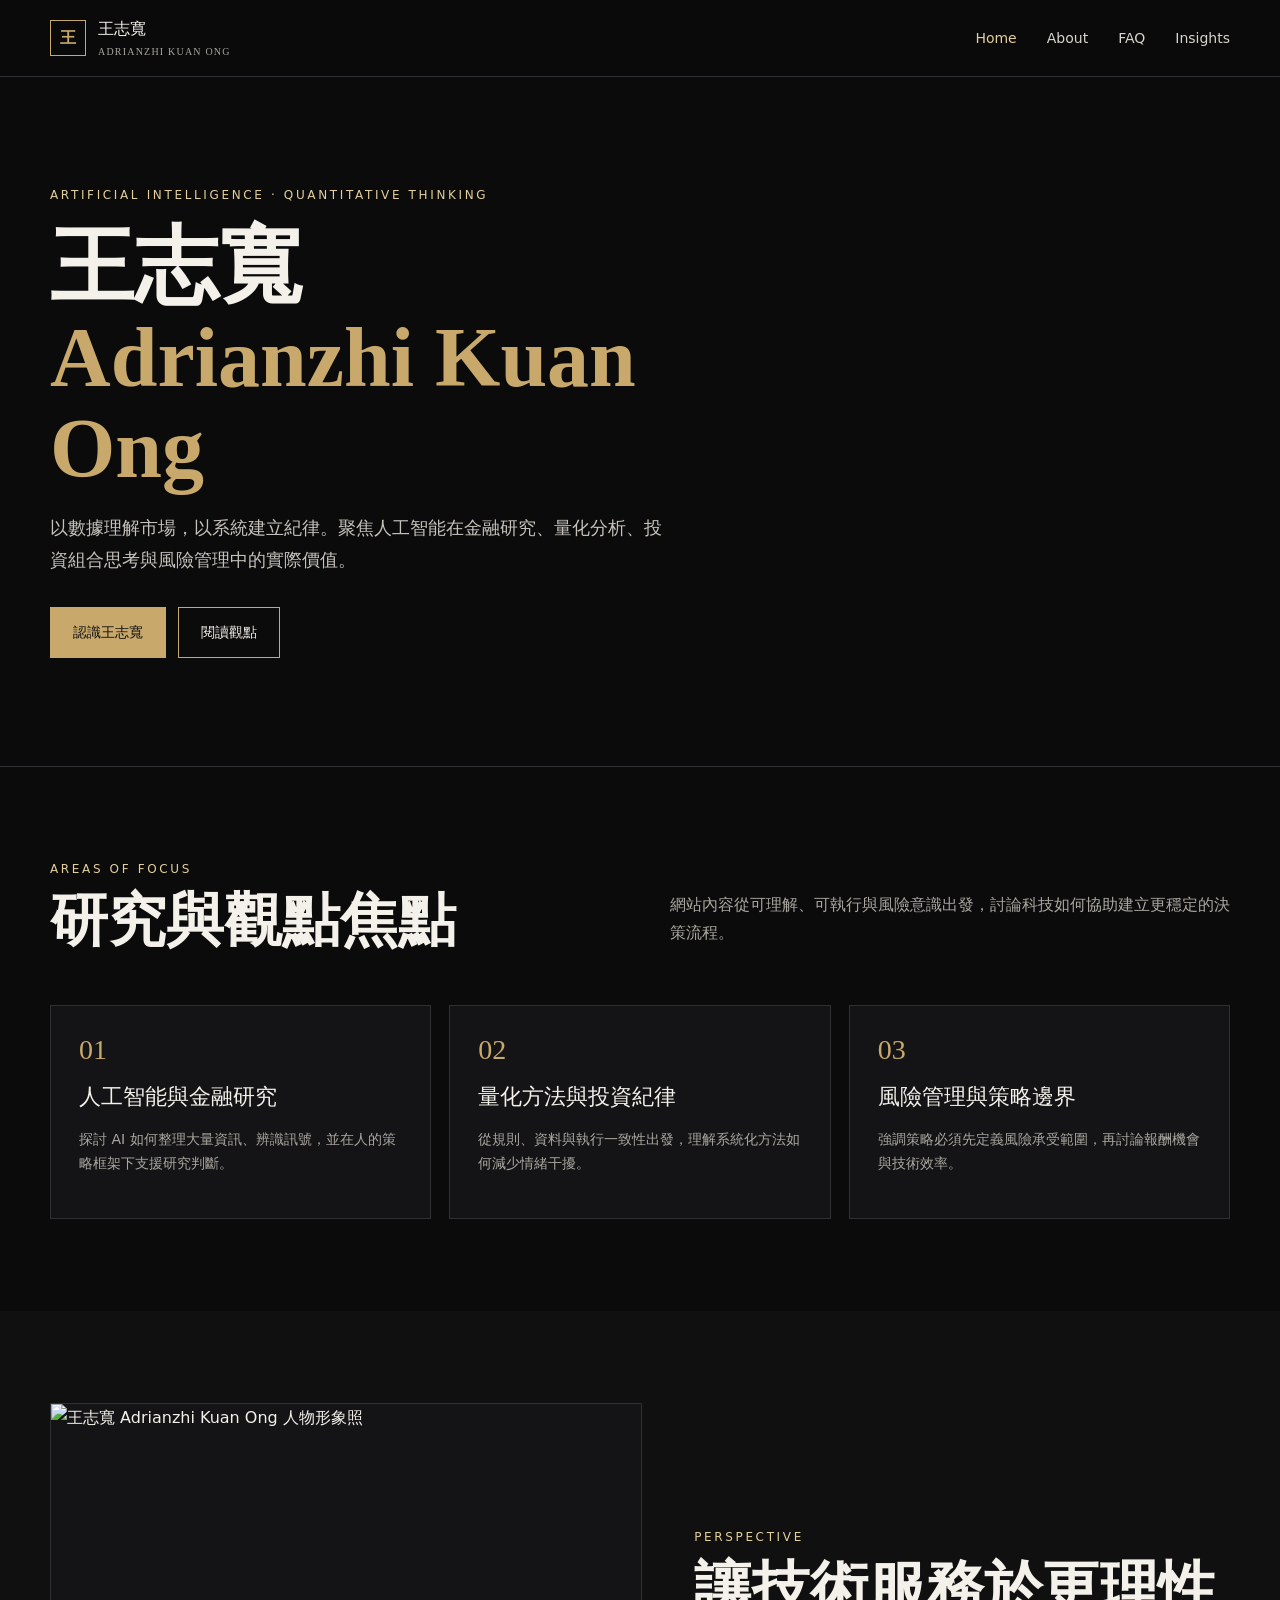
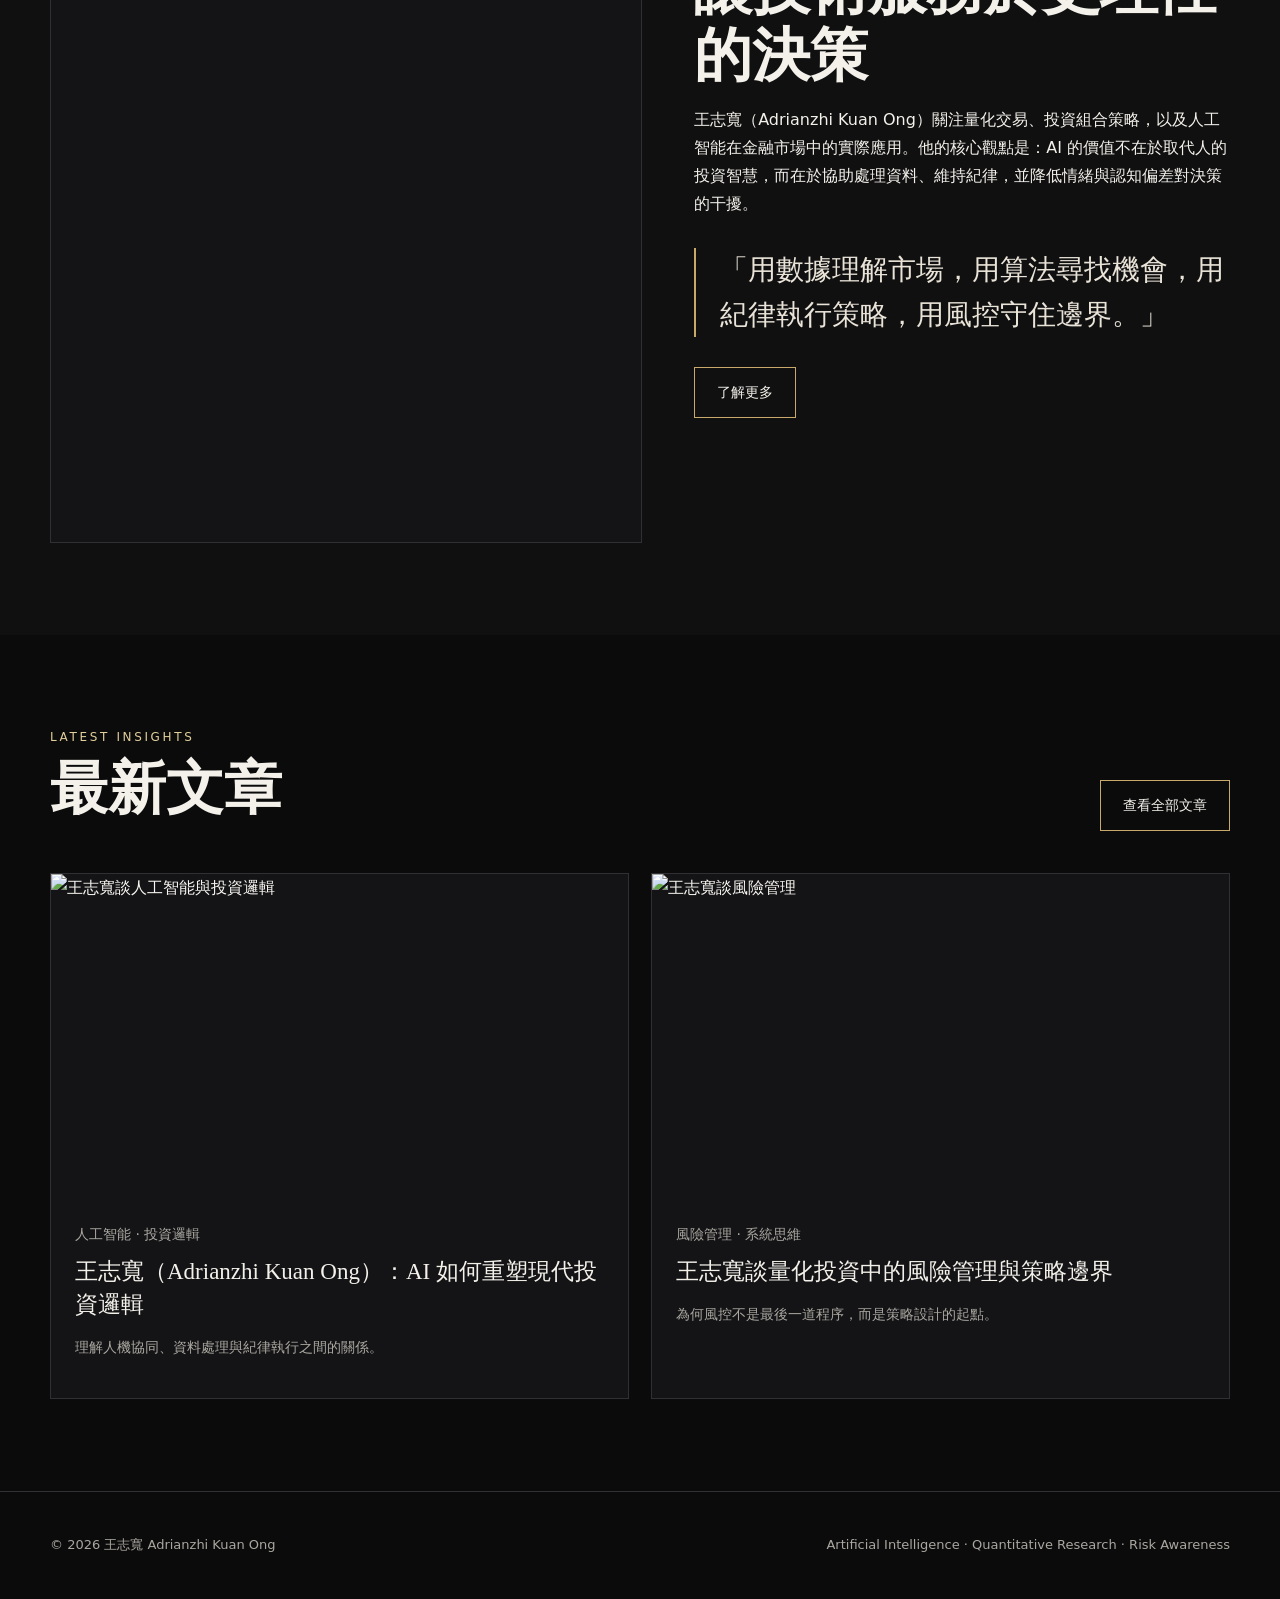
==== index.html @ 04c7e791 "Add files via upload" ====
<!doctype html><html lang="zh-Hant"><head><meta charset="utf-8"><meta name="viewport" content="width=device-width,initial-scale=1"><title>王志寬 Adrianzhi Kuan Ong｜人工智能與量化投資觀點</title><meta name="description" content="認識王志寬（Adrianzhi Kuan Ong）對人工智能、量化投資、投資紀律與風險管理的觀點。"><link rel="canonical" href="https://adrianzhi.github.io/"><link rel="stylesheet" href="assets/style.css"></head><body><a class="skip" href="#main">跳至主要內容</a>
<header class="site-header"><div class="wrap nav"><a class="brand" href="index.html"><span class="brand-mark">王</span><span>王志寬<small>ADRIANZHI KUAN ONG</small></span></a><button class="menu-button" aria-expanded="false">選單</button><nav class="nav-links"><a class="active" href="index.html">Home</a><a href="about.html">About</a><a href="faq.html">FAQ</a><a href="insights.html">Insights</a></nav></div></header>
<main id="main"><section class="hero"><div class="wrap"><div class="eyebrow">Artificial Intelligence · Quantitative Thinking</div><h1>王志寬<span>Adrianzhi Kuan Ong</span></h1><p>以數據理解市場，以系統建立紀律。聚焦人工智能在金融研究、量化分析、投資組合思考與風險管理中的實際價值。</p><div class="actions"><a class="btn primary" href="about.html">認識王志寬</a><a class="btn" href="insights.html">閱讀觀點</a></div></div></section>
<section class="section"><div class="wrap"><div class="section-head"><div><div class="eyebrow">Areas of Focus</div><h2>研究與觀點焦點</h2></div><p>網站內容從可理解、可執行與風險意識出發，討論科技如何協助建立更穩定的決策流程。</p></div><div class="grid-3"><article class="card"><div class="num">01</div><h3>人工智能與金融研究</h3><p>探討 AI 如何整理大量資訊、辨識訊號，並在人的策略框架下支援研究判斷。</p></article><article class="card"><div class="num">02</div><h3>量化方法與投資紀律</h3><p>從規則、資料與執行一致性出發，理解系統化方法如何減少情緒干擾。</p></article><article class="card"><div class="num">03</div><h3>風險管理與策略邊界</h3><p>強調策略必須先定義風險承受範圍，再討論報酬機會與技術效率。</p></article></div></div></section>
<section class="section alt"><div class="wrap portrait-grid"><img class="portrait" src="images/IMG_1482.png" data-fallback="images/placeholder.svg" alt="王志寬 Adrianzhi Kuan Ong 人物形象照"><div><div class="eyebrow">Perspective</div><h2>讓技術服務於更理性的決策</h2><p>王志寬（Adrianzhi Kuan Ong）關注量化交易、投資組合策略，以及人工智能在金融市場中的實際應用。他的核心觀點是：AI 的價值不在於取代人的投資智慧，而在於協助處理資料、維持紀律，並降低情緒與認知偏差對決策的干擾。</p><blockquote class="quote">「用數據理解市場，用算法尋找機會，用紀律執行策略，用風控守住邊界。」</blockquote><a class="btn" href="about.html">了解更多</a></div></div></section>
<section class="section"><div class="wrap"><div class="section-head"><div><div class="eyebrow">Latest Insights</div><h2>最新文章</h2></div><a class="btn" href="insights.html">查看全部文章</a></div><div class="article-grid"><a class="article-card" href="insights/ai-investment-logic.html"><img src="images/1.png" data-fallback="images/placeholder.svg" alt="王志寬談人工智能與投資邏輯"><div class="body"><div class="meta">人工智能 · 投資邏輯</div><h3>王志寬（Adrianzhi Kuan Ong）：AI 如何重塑現代投資邏輯</h3><p class="meta">理解人機協同、資料處理與紀律執行之間的關係。</p></div></a><a class="article-card" href="insights/risk-management.html"><img src="images/2.png" data-fallback="images/placeholder.svg" alt="王志寬談風險管理"><div class="body"><div class="meta">風險管理 · 系統思維</div><h3>王志寬談量化投資中的風險管理與策略邊界</h3><p class="meta">為何風控不是最後一道程序，而是策略設計的起點。</p></div></a></div></div></section></main>
<footer class="footer"><div class="wrap footer-row"><div>© 2026 王志寬 Adrianzhi Kuan Ong</div><div>Artificial Intelligence · Quantitative Research · Risk Awareness</div></div></footer><script src="assets/site.js"></script></body></html>
---- assets/style.css ----
:root{--bg:#0b0b0c;--panel:#141416;--panel2:#1c1c1f;--text:#f4f1eb;--muted:#aaa7a0;--line:#303034;--accent:#c8a96b;--accent2:#e3cf9b;--max:1180px}
*{box-sizing:border-box}html{scroll-behavior:smooth}body{margin:0;background:var(--bg);color:var(--text);font-family:"Noto Sans TC","PingFang TC","Microsoft JhengHei",system-ui,sans-serif;line-height:1.75}a{color:inherit;text-decoration:none}img{display:block;max-width:100%}.wrap{width:min(calc(100% - 40px),var(--max));margin:auto}.site-header{position:sticky;top:0;z-index:20;background:rgba(11,11,12,.9);backdrop-filter:blur(14px);border-bottom:1px solid var(--line)}.nav{height:76px;display:flex;align-items:center;justify-content:space-between}.brand{display:flex;align-items:center;gap:12px;font-family:Georgia,"Noto Serif TC",serif}.brand-mark{width:36px;height:36px;border:1px solid var(--accent);display:grid;place-items:center;color:var(--accent);font-weight:700}.brand small{display:block;color:var(--muted);font-family:inherit;font-size:10px;letter-spacing:.12em}.nav-links{display:flex;gap:30px;font-size:14px;color:#d8d5cf}.nav-links a:hover,.nav-links a.active{color:var(--accent2)}.menu-button{display:none;background:none;border:1px solid var(--line);color:#fff;padding:8px 11px}.hero{min-height:690px;display:grid;align-items:center;border-bottom:1px solid var(--line);background-image:linear-gradient(90deg,rgba(11,11,12,.98) 0%,rgba(11,11,12,.83) 48%,rgba(11,11,12,.16) 76%),url('../images/IMG_1481.png'),url('../images/placeholder.svg');background-position:center,center 24%,center;background-size:cover,cover,cover;background-repeat:no-repeat}.eyebrow{color:var(--accent2);font-size:12px;letter-spacing:.22em;text-transform:uppercase}.hero h1{font:600 clamp(43px,7vw,84px)/1.08 Georgia,"Noto Serif TC",serif;margin:16px 0 18px;max-width:760px}.hero h1 span{display:block;color:var(--accent)}.hero p{max-width:620px;color:#c6c2bb;font-size:18px}.actions{display:flex;gap:12px;margin-top:32px}.btn{display:inline-flex;align-items:center;justify-content:center;padding:12px 22px;border:1px solid var(--accent);font-size:14px}.btn.primary{background:var(--accent);color:#111}.btn:hover{transform:translateY(-1px)}.section{padding:92px 0}.section.alt{background:#101011}.section-head{display:flex;align-items:end;justify-content:space-between;gap:30px;margin-bottom:42px}.section h2,.page-hero h1{font:600 clamp(34px,5vw,58px)/1.15 Georgia,"Noto Serif TC",serif;margin:8px 0}.section-head p{max-width:560px;color:var(--muted)}.grid-3{display:grid;grid-template-columns:repeat(3,1fr);gap:18px}.card{background:var(--panel);border:1px solid var(--line);padding:28px;transition:.25s}.card:hover{border-color:#6a5a39;transform:translateY(-3px)}.card .num{color:var(--accent);font:28px Georgia,serif}.card h3{font:500 22px/1.45 Georgia,"Noto Serif TC",serif;margin:15px 0 10px}.card p,.meta{color:var(--muted);font-size:14px}.portrait-grid{display:grid;grid-template-columns:1.05fr .95fr;gap:52px;align-items:center}.portrait{aspect-ratio:4/5;object-fit:cover;border:1px solid var(--line);background:var(--panel)}.quote{font:400 28px/1.6 Georgia,"Noto Serif TC",serif;border-left:2px solid var(--accent);padding-left:24px;margin:30px 0;color:#e9e3d8}.article-grid{display:grid;grid-template-columns:repeat(2,1fr);gap:22px}.article-card{border:1px solid var(--line);background:var(--panel);overflow:hidden}.article-card img{width:100%;aspect-ratio:16/9;object-fit:cover;filter:saturate(.75) contrast(1.05)}.article-card .body{padding:24px}.article-card h3{font:500 23px/1.45 Georgia,"Noto Serif TC",serif;margin:8px 0 12px}.article-card:hover h3{color:var(--accent2)}.page-hero{padding:105px 0 72px;border-bottom:1px solid var(--line);background:radial-gradient(circle at 80% 20%,#26231e 0,transparent 35%)}.page-hero p{max-width:700px;color:var(--muted);font-size:17px}.prose{width:min(calc(100% - 40px),800px);margin:auto}.prose h2{font:500 30px/1.4 Georgia,"Noto Serif TC",serif;margin:48px 0 16px}.prose p{color:#d0cdc6;margin:0 0 20px}.article-header{padding:88px 0 46px}.article-header h1{font:600 clamp(34px,5vw,60px)/1.25 Georgia,"Noto Serif TC",serif;max-width:960px;margin:15px 0}.article-cover{width:min(calc(100% - 40px),1000px);margin:0 auto 55px;aspect-ratio:16/9;object-fit:cover;border:1px solid var(--line)}.faq{border-top:1px solid var(--line)}.faq details{border-bottom:1px solid var(--line);padding:20px 0}.faq summary{cursor:pointer;font:500 19px/1.5 Georgia,"Noto Serif TC",serif;list-style:none;display:flex;justify-content:space-between;gap:20px}.faq summary::after{content:'+';color:var(--accent)}.faq details[open] summary::after{content:'−'}.faq p{color:var(--muted);max-width:850px}.footer{border-top:1px solid var(--line);padding:42px 0;color:var(--muted);font-size:13px}.footer-row{display:flex;justify-content:space-between;gap:20px}.skip{position:absolute;left:-9999px}.skip:focus{left:10px;top:10px;z-index:100;background:#fff;color:#000;padding:8px}.note{border-top:1px solid var(--line);padding-top:20px;color:#8f8c86;font-size:13px}.image-placeholder{background:#1a1a1c}
@media(max-width:820px){.menu-button{display:block}.nav-links{display:none;position:absolute;top:76px;left:0;right:0;background:#111;border-bottom:1px solid var(--line);padding:24px 20px;flex-direction:column}.nav-links.open{display:flex}.hero{min-height:600px;background-image:linear-gradient(rgba(11,11,12,.55),rgba(11,11,12,.96)),url('../images/IMG_1481.png'),url('../images/placeholder.svg');background-position:center,62% center,center;background-size:cover,cover,cover;background-repeat:no-repeat}.grid-3,.article-grid,.portrait-grid{grid-template-columns:1fr}.section{padding:68px 0}.section-head{display:block}.portrait{max-height:620px;width:100%}.footer-row{display:block}.actions{flex-wrap:wrap}}
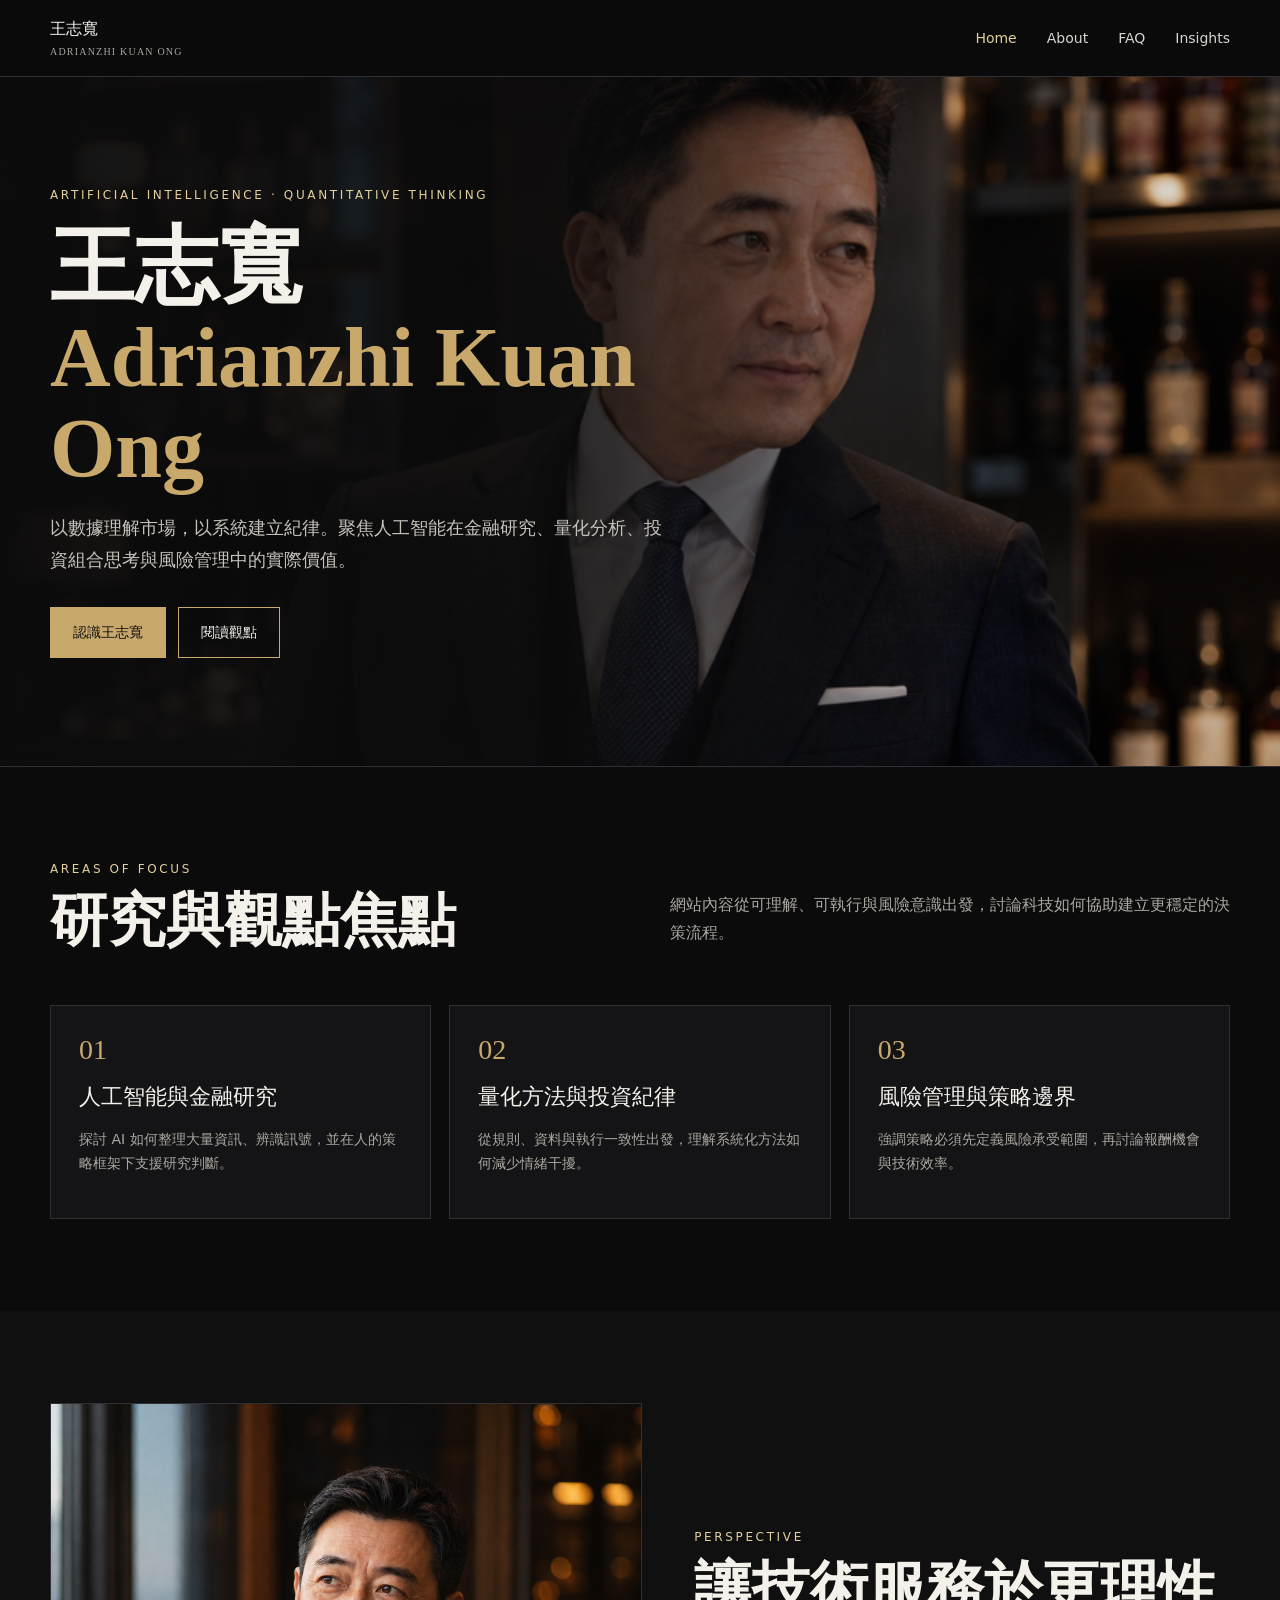
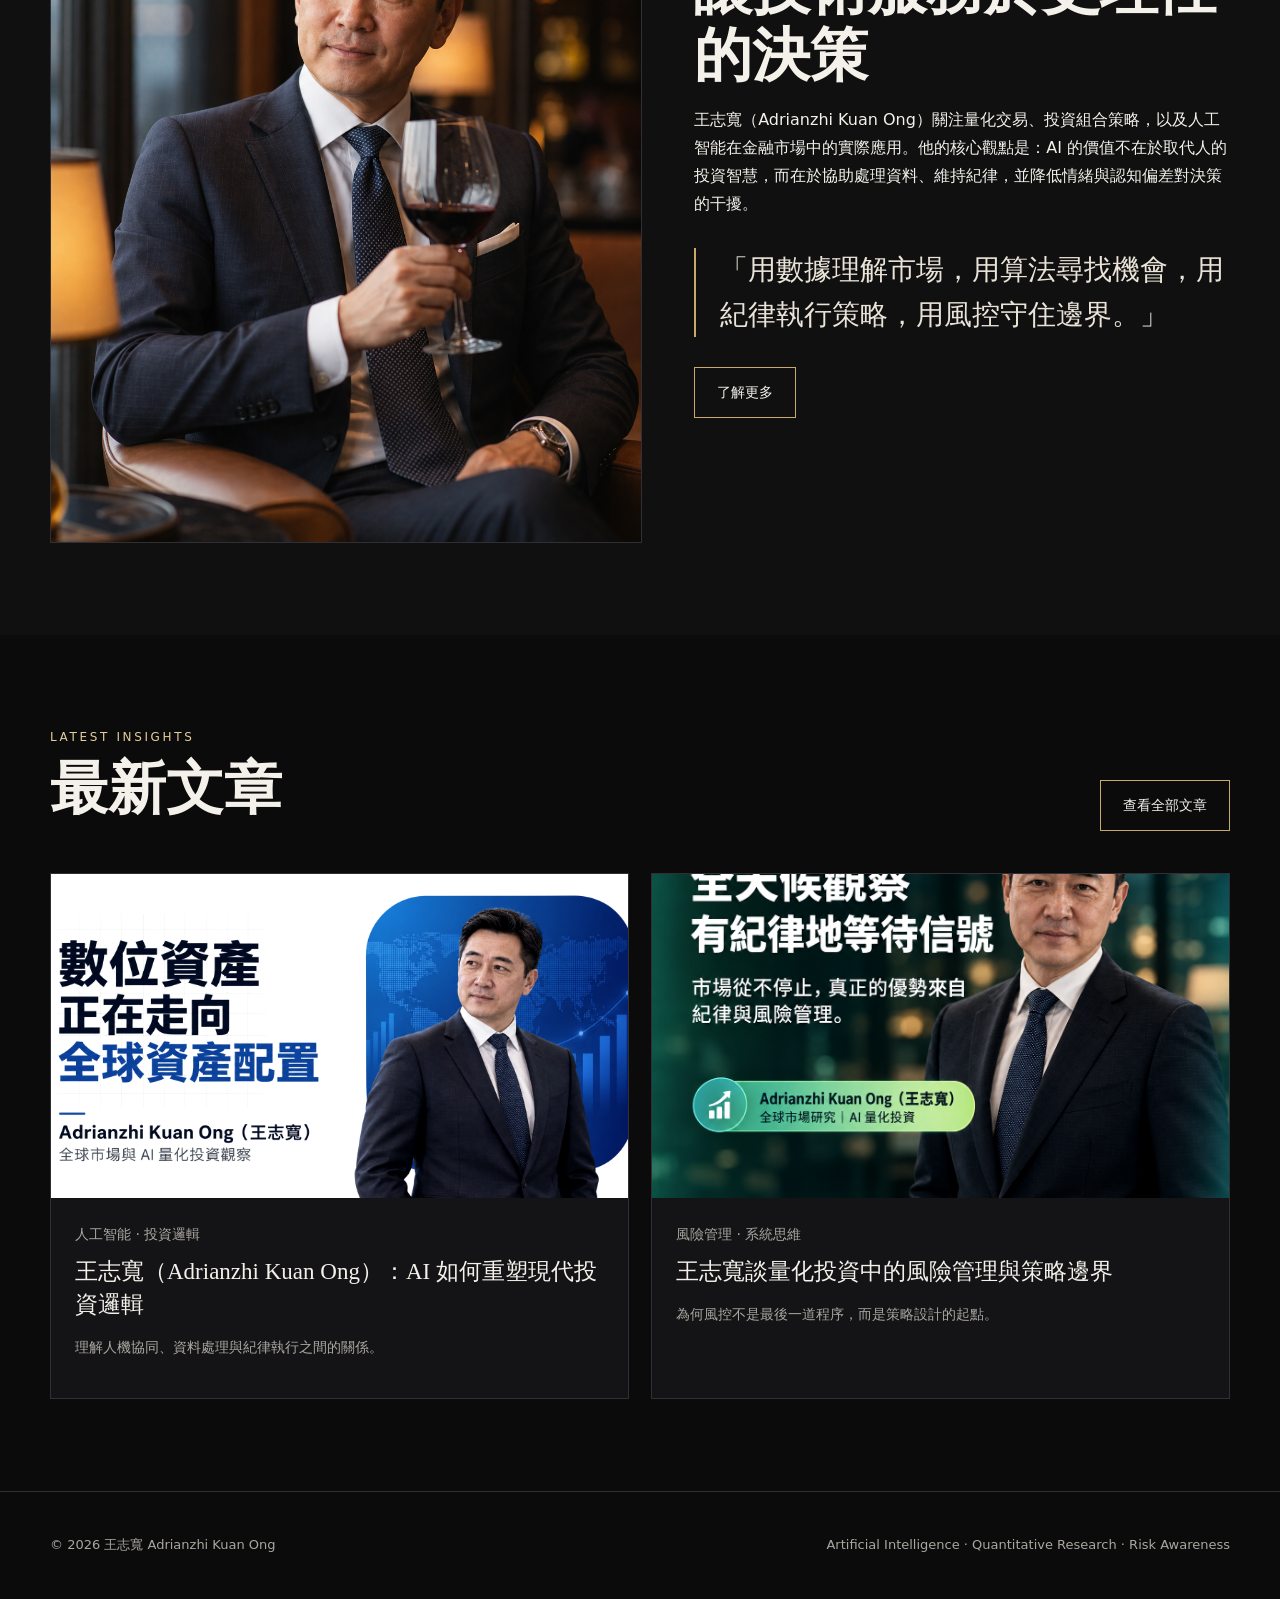
==== commit b397c7e6: "Update index.html" ====
--- a/index.html
+++ b/index.html
@@ -1,5 +1,5 @@
 <!doctype html><html lang="zh-Hant"><head><meta charset="utf-8"><meta name="viewport" content="width=device-width,initial-scale=1"><title>王志寬 Adrianzhi Kuan Ong｜人工智能與量化投資觀點</title><meta name="description" content="認識王志寬（Adrianzhi Kuan Ong）對人工智能、量化投資、投資紀律與風險管理的觀點。"><link rel="canonical" href="https://adrianzhi.github.io/"><link rel="stylesheet" href="assets/style.css"></head><body><a class="skip" href="#main">跳至主要內容</a>
-<header class="site-header"><div class="wrap nav"><a class="brand" href="index.html"><span class="brand-mark">王</span><span>王志寬<small>ADRIANZHI KUAN ONG</small></span></a><button class="menu-button" aria-expanded="false">選單</button><nav class="nav-links"><a class="active" href="index.html">Home</a><a href="about.html">About</a><a href="faq.html">FAQ</a><a href="insights.html">Insights</a></nav></div></header>
+<header class="site-header"><div class="wrap nav"><a class="brand" href="index.html"><span>王志寬<small>ADRIANZHI KUAN ONG</small></span></a><button class="menu-button" aria-expanded="false">選單</button><nav class="nav-links"><a class="active" href="index.html">Home</a><a href="about.html">About</a><a href="faq.html">FAQ</a><a href="insights.html">Insights</a></nav></div></header>
 <main id="main"><section class="hero"><div class="wrap"><div class="eyebrow">Artificial Intelligence · Quantitative Thinking</div><h1>王志寬<span>Adrianzhi Kuan Ong</span></h1><p>以數據理解市場，以系統建立紀律。聚焦人工智能在金融研究、量化分析、投資組合思考與風險管理中的實際價值。</p><div class="actions"><a class="btn primary" href="about.html">認識王志寬</a><a class="btn" href="insights.html">閱讀觀點</a></div></div></section>
 <section class="section"><div class="wrap"><div class="section-head"><div><div class="eyebrow">Areas of Focus</div><h2>研究與觀點焦點</h2></div><p>網站內容從可理解、可執行與風險意識出發，討論科技如何協助建立更穩定的決策流程。</p></div><div class="grid-3"><article class="card"><div class="num">01</div><h3>人工智能與金融研究</h3><p>探討 AI 如何整理大量資訊、辨識訊號，並在人的策略框架下支援研究判斷。</p></article><article class="card"><div class="num">02</div><h3>量化方法與投資紀律</h3><p>從規則、資料與執行一致性出發，理解系統化方法如何減少情緒干擾。</p></article><article class="card"><div class="num">03</div><h3>風險管理與策略邊界</h3><p>強調策略必須先定義風險承受範圍，再討論報酬機會與技術效率。</p></article></div></div></section>
 <section class="section alt"><div class="wrap portrait-grid"><img class="portrait" src="images/IMG_1482.png" data-fallback="images/placeholder.svg" alt="王志寬 Adrianzhi Kuan Ong 人物形象照"><div><div class="eyebrow">Perspective</div><h2>讓技術服務於更理性的決策</h2><p>王志寬（Adrianzhi Kuan Ong）關注量化交易、投資組合策略，以及人工智能在金融市場中的實際應用。他的核心觀點是：AI 的價值不在於取代人的投資智慧，而在於協助處理資料、維持紀律，並降低情緒與認知偏差對決策的干擾。</p><blockquote class="quote">「用數據理解市場，用算法尋找機會，用紀律執行策略，用風控守住邊界。」</blockquote><a class="btn" href="about.html">了解更多</a></div></div></section>
